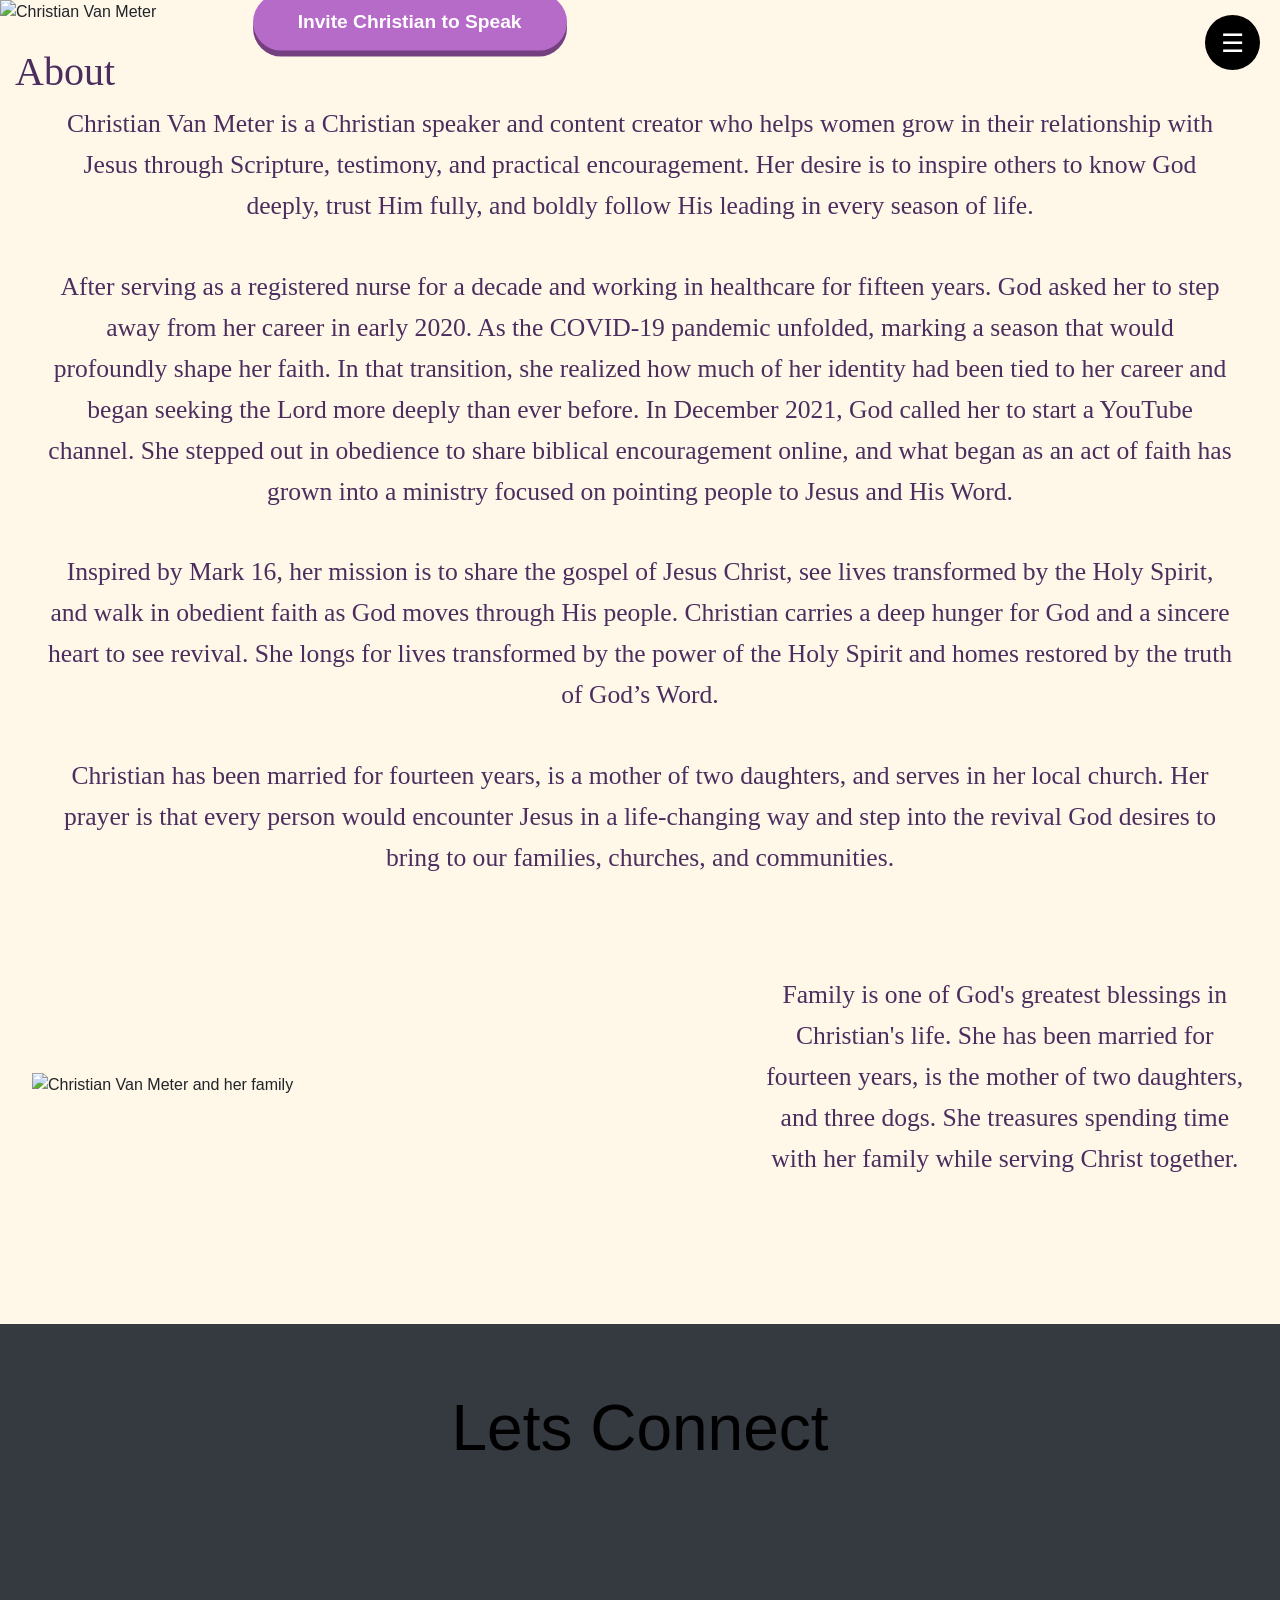
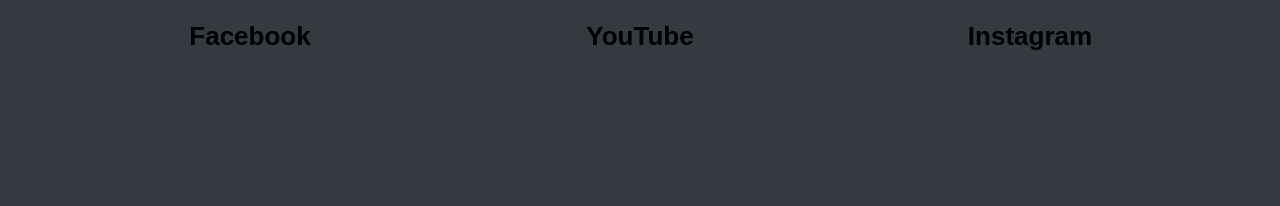
==== index.html @ 0dd0598a "Add files via upload" ====
<!doctype html>
<html lang="en">

<head>
    <title>Biography</title>

    <meta charset="utf-8">
    <meta name="viewport" content="width=device-width, initial-scale=1, shrink-to-fit=no">

    <!-- Bootstrap CSS -->
    <link rel="stylesheet"
        href="https://stackpath.bootstrapcdn.com/bootstrap/4.3.1/css/bootstrap.min.css"
        integrity="sha384-ggOyR0iXCbMQv3Xipma34MD+dH/1fQ784/j6cY/iJTQUOhcWr7x9JvoRxT2MZw1T"
        crossorigin="anonymous">

    <!-- Your CSS -->
    <link rel="stylesheet" href="styles.css">

    <style>
        .Headerstyle {
            font-family: Georgia, 'Times New Roman', Times, serif;
            color: #4B2E5E;
            font-size: clamp(40px, 3vw, 70px);
        }
    </style>
</head>

<body class="d-flex flex-column min-vh-100 backgroundC">

    <!-- ================= IMAGE SECTION ================= -->

    <div class="image-container">

        <!-- Main Image -->
        <img class="imgsize" src="Images/CVMimage.png" alt="Christian Van Meter">

        <!-- Navigation Button -->
        <button class="btn" id="menuBtn">
            ☰
        </button>

        <!-- Invite Button -->
        <a href="Booking.html" class="speak-button">
            Invite Christian to Speak
        </a>

    </div>


    <!-- ================= SIDEBAR ================= -->

    <div id="sidebar">
        <a href="index.html">Bio</a>
        <a href="Booking.html">Booking</a>
    </div>


    <!-- ================= ABOUT SECTION ================= -->

    <div class="container-fluid mt-4 flex-grow-1">

        <h1 class="Headerstyle">About</h1>

        <div class="centerText fontstyle">

            <div>
                <p>
                    Christian Van Meter is a Christian speaker and content creator who helps women grow in their
                    relationship with Jesus through Scripture, testimony, and practical encouragement. Her desire is to
                    inspire others to know God deeply, trust Him fully, and boldly follow His leading in every season
                    of life.
                </p>
            </div>

            <div>
                <p class="margintopspace">
                    After serving as a registered nurse for a decade and working in healthcare for fifteen years. God
                    asked her to step away from her career in early 2020. As the COVID-19 pandemic unfolded, marking a
                    season that would profoundly shape her faith. In that transition, she realized how much of her
                    identity had been tied to her career and began seeking the Lord more deeply than ever before. In
                    December 2021, God called her to start a YouTube channel. She stepped out in obedience to share
                    biblical encouragement online, and what began as an act of faith has grown into a ministry focused
                    on pointing people to Jesus and His Word.
                </p>
            </div>

            <div>
                <p class="margintopspace">
                    Inspired by Mark 16, her mission is to share the gospel of Jesus Christ, see lives transformed by
                    the Holy Spirit, and walk in obedient faith as God moves through His people. Christian carries a
                    deep hunger for God and a sincere heart to see revival. She longs for lives transformed by the power
                    of the Holy Spirit and homes restored by the truth of God’s Word.
                </p>
            </div>

            <div>
                <p class="margintopspace">
                    Christian has been married for fourteen years, is a mother of two daughters, and serves in her local
                    church. Her prayer is that every person would encounter Jesus in a life-changing way and step into
                    the revival God desires to bring to our families, churches, and communities.
                </p>
            </div>

        </div>

    </div>
    <!-- Family Section -->
<div class="family-section">

    <div class="family-image">
        <img src="Images/Family.jpg" alt="Christian Van Meter and her family">
    </div>

    <div class="family-text">
        <p>
            Family is one of God's greatest blessings in Christian's life.
            She has been married for fourteen years, is the mother of two
            daughters, and three dogs. She treasures spending time with her
            family while serving Christ together.
        </p>
    </div>

</div>


    <!-- ================= FOOTER ================= -->

    <footer class="bg-dark text-white text-center py-3 mt-5">
<div class="connect-section">

    <h1>Lets Connect</h1>

    <div class="social-links">

        <a href="https://www.facebook.com/christian.van.meter.806920" class="social-link facebook">
            Facebook
        </a>

        <a href="https://www.youtube.com/@ChristianVanMeter/featured" class="social-link youtube">
            YouTube
        </a>

        <a href="https://www.instagram.com/yourchristianmama/" class="social-link instagram">
            Instagram
        </a>

    </div>

</div>


    </footer>


    <!-- ================= JAVASCRIPT ================= -->

    <script src="https://code.jquery.com/jquery-3.3.1.slim.min.js"></script>

    <script src="https://cdnjs.cloudflare.com/ajax/libs/popper.js/1.14.7/umd/popper.min.js"></script>

    <script src="https://stackpath.bootstrapcdn.com/bootstrap/4.3.1/js/bootstrap.min.js"></script>

    <!-- Your JavaScript -->
    <script src="script.js"></script>

</body>

</html>
---- styles.css ----
/* ================= SIDEBAR ================= */

#sidebar {
    position: fixed;
    top: 0;
    left: -250px;
    width: 250px;
    height: 100vh;
    background: #A45DB8;
    transition: left 0.3s ease;
    padding-top: 20px;
    z-index: 999;
}

#sidebar.active {
    left: 0;
}

#sidebar a {
    display: block;
    color: white;
    padding: 15px;
    text-decoration: none;
}

#sidebar a:hover {
    background: #495057;
}


/* ================= TEXT ================= */

.centerText {
    text-align: center;
}

.fontstyle {
    font-family: Georgia, 'Times New Roman', Times, serif;
    color: #4B2E5E;
    font-size: clamp(24px, 2vw, 48px);
    line-height: 1.6;
    width: 95%;
    margin: 0 auto;
}

.Headerstyle {
    font-family: Georgia, 'Times New Roman', Times, serif;
    color: #4B2E5E;
    font-size: clamp(40px, 3vw, 70px);
}

.margintopspace {
    margin-top: 40px;
}


/* ================= BACKGROUND ================= */

.backgroundC {
    background-color: #FFF7E8;
}


/* ================= IMAGE ================= */

.image-container {
    position: relative;
    width: 100%;
}

.imgsize {
    width: 100%;
    height: auto;
    display: block;
}
@media screen and (min-width: 2560px) {
    .imgsize {
        height: 1300px;
    }
}
@media screen and (min-width: 1440px) {
    .imgsize {
        height: 800px;
    }
}


/* ================= NAVIGATION CIRCLE ================= */

#menuBtn {
    position: absolute;
    top: 15px;
    right: 20px;

    width: 55px;
    height: 55px;

    background-color: black;
    color: white;

    border: none;
    border-radius: 50%;

    font-size: 26px;
    line-height: 1;

    display: flex;
    align-items: center;
    justify-content: center;

    cursor: pointer;
    z-index: 1000;
}

#menuBtn:hover {
    background-color: #333;
}


/* ================= BUTTON ON IMAGE ================= */

.speak-button {
    position: absolute;

    left: 32%;
    top: 91%;

    transform: translate(-50%, -50%);

    background-color: #B66BC9;
    color: white;

    padding: 14px 45px;

    border-radius: 35px;

    font-family: Arial, sans-serif;
    font-size: clamp(16px, 1.5vw, 28px);
    font-weight: bold;

    text-decoration: none;

    box-shadow: 0 6px 0 #754080;

    z-index: 10;
}

.speak-button:hover {
    background-color: #A45DB8;
    color: white;
    text-decoration: none;

    transform: translate(-50%, -45%);
}


/* ================= LARGE SCREENS ================= */

@media (min-width: 1920px) {

    .fontstyle {
        font-size: 38px;
        width: 90%;
    }

    .Headerstyle {
        font-size: 65px;
    }

    /* Keep button below image text */
    .speak-button {
        top: 91%;
        font-size: 28px;
        padding: 16px 50px;
    }

    #menuBtn {
        width: 65px;
        height: 65px;
        font-size: 32px;
        top: 20px;
        right: 30px;
    }
}


/* ================= 2560px+ SCREENS ================= */

@media (min-width: 2560px) {

    .fontstyle {
        font-size: 45px;
        width: 90%;
    }

    .Headerstyle {
        font-size: 75px;
    }

    /* Don't make the button huge */
    .speak-button {
        top: 91%;
        font-size: 30px;
        padding: 18px 55px;
    }

    #menuBtn {
        width: 75px;
        height: 75px;
        font-size: 38px;
        top: 25px;
        right: 40px;
    }
}


/* ================= TABLETS ================= */

@media (min-width: 768px) and (max-width: 1199px) {

    .fontstyle {
        font-size: 28px;
        width: 90%;
    }

    .Headerstyle {
        font-size: 50px;
    }

    .speak-button {
        top: 89%;
        font-size: 22px;
        padding: 14px 40px;
    }
}


/* ================= PHONES ================= */

@media (max-width: 767px) {

    .fontstyle {
        font-size: 20px;
        width: 90%;
        line-height: 1.5;
    }

    .Headerstyle {
        font-size: 38px;
    }

    .speak-button {
        left: 32%;
        top: 88%;
        font-size: 16px;
        padding: 12px 25px;
        white-space: nowrap;
    }

    #menuBtn {
        width: 45px;
        height: 45px;
        font-size: 22px;
        top: 10px;
        right: 10px;
    }

    .margintopspace {
        margin-top: 25px;
    }
}
@media (max-width: 400px) {

    .speak-button {
        left: 32%;
        top: 88%;

        font-size: 12px;
        padding: 8px 16px;

        white-space: nowrap;
    }
}
/* ================= FAMILY SECTION ================= */

.family-section {
    width: 95%;
    margin: 80px auto;
    
    display: flex;
    align-items: center;
    gap: 5%;
}


/* Image */

.family-image {
    width: 55%;
}

.family-image img {
    width: 100%;
    height: auto;
    display: block;
}


/* Text */

.family-text {
    width: 40%;
    
    font-family: Georgia, 'Times New Roman', Times, serif;
    color: #4B2E5E;
    
    font-size: clamp(24px, 2vw, 48px);
    line-height: 1.6;
    
    text-align: center;
}


/* ================= LARGE SCREENS ================= */

@media (min-width: 1920px) {

    .family-section {
        width: 92%;
        gap: 5%;
    }

    .family-image {
        width: 55%;
    }

    .family-text {
        width: 40%;
        font-size: 38px;
    }
}


/* ================= 2560px+ ================= */

@media (min-width: 2560px) {

    .family-section {
        width: 92%;
    }

    .family-text {
        font-size: 45px;
    }
}


/* ================= TABLETS ================= */

@media (max-width: 1199px) {

    .family-section {
        gap: 4%;
    }

    .family-text {
        font-size: 28px;
    }
}


/* ================= PHONES ================= */

@media (max-width: 767px) {

    .family-section {
        width: 90%;
        display: flex;
        flex-direction: column;
        gap: 30px;
        margin: 50px auto;
    }

    .family-image {
        width: 100%;
    }

    .family-text {
        width: 100%;
        font-size: 20px;
        line-height: 1.5;
    }
}/* ================= LETS CONNECT ================= */

.connect-section {
    width: 100%;
    height: 450px;

    background-image: url("Images/backgroundfooter.png");
    background-size: cover;
    background-position: center;
    background-repeat: no-repeat;

    padding-top: 50px;
    box-sizing: border-box;
    margin: 0;
}


/* ================= TITLE ================= */

.connect-section h1 {
    text-align: center;

    font-family: Arial, sans-serif;
    color: black;

    font-size: clamp(45px, 5vw, 80px);

    margin: 0;
}


/* ================= SOCIAL LINKS ================= */

.social-links {
    width: 75%;
    margin: 80px auto 0;

    display: flex;
    justify-content: space-between;
    align-items: center;
}


/* ================= SOCIAL LINK ================= */

.social-link {
    width: 180px;
    height: 180px;

    display: flex;
    align-items: center;
    justify-content: center;

    background-color: transparent;

    border-radius: 50%;

    color: black;
    font-family: Arial, sans-serif;
    font-size: 26px;
    font-weight: bold;

    text-decoration: none;
}

.social-link:hover {
    color: black;
    text-decoration: underline;
}


/* ================= 1920px+ ================= */

@media (min-width: 1920px) {

    .connect-section {
        height: 500px;
        padding-top: 50px;
    }

    .social-links {
        width: 75%;
        margin-top: 100px;
    }

    .social-link {
        width: 200px;
        height: 200px;
    }
}


/* ================= 2560px+ ================= */

@media (min-width: 2560px) {

    .connect-section {
        height: 550px;
        padding-top: 50px;
    }

    .social-links {
        width: 70%;
        margin-top: 100px;
    }

    .social-link {
        width: 220px;
        height: 220px;
    }
}


/* ================= TABLET ================= */

@media (min-width: 768px) and (max-width: 1199px) {

    .connect-section {
        height: 500px;
        padding-top: 50px;
    }

    .social-links {
        width: 80%;
        margin-top: 80px;
    }

    .social-link {
        width: 140px;
        height: 140px;
        font-size: 22px;
    }
}


/* ================= PHONE ================= */

@media (max-width: 767px) {

    .connect-section {
        height: 500px;
        padding-top: 40px;
    }

    .connect-section h1 {
        font-size: 40px;
    }

    .social-links {
        width: 100%;
        margin-top: 30px;

        display: flex;
        flex-direction: column;
        align-items: center;

        gap: 5px;
    }

    .social-link {
        width: 70px;
        height: 70px;

        font-size: 20px;
    }
}
/* ================= FORM BUTTON ================= */

.form-button-container {
    text-align: center;
    margin: 50px 0;
}

.form-button {
    display: inline-block;

    background-color: #4B2E5E;
    color: white;

    padding: 20px 55px;

    border-radius: 40px;

    font-family: Georgia, 'Times New Roman', Times, serif;
    font-size: 28px;
    font-weight: bold;

    text-decoration: none;

    box-shadow: 0 6px 0 #321F3F;

    transition: 0.2s;
}

.form-button:hover {
    background-color: #5D3A70;
    color: white;
    text-decoration: none;

    transform: translateY(-2px);
}
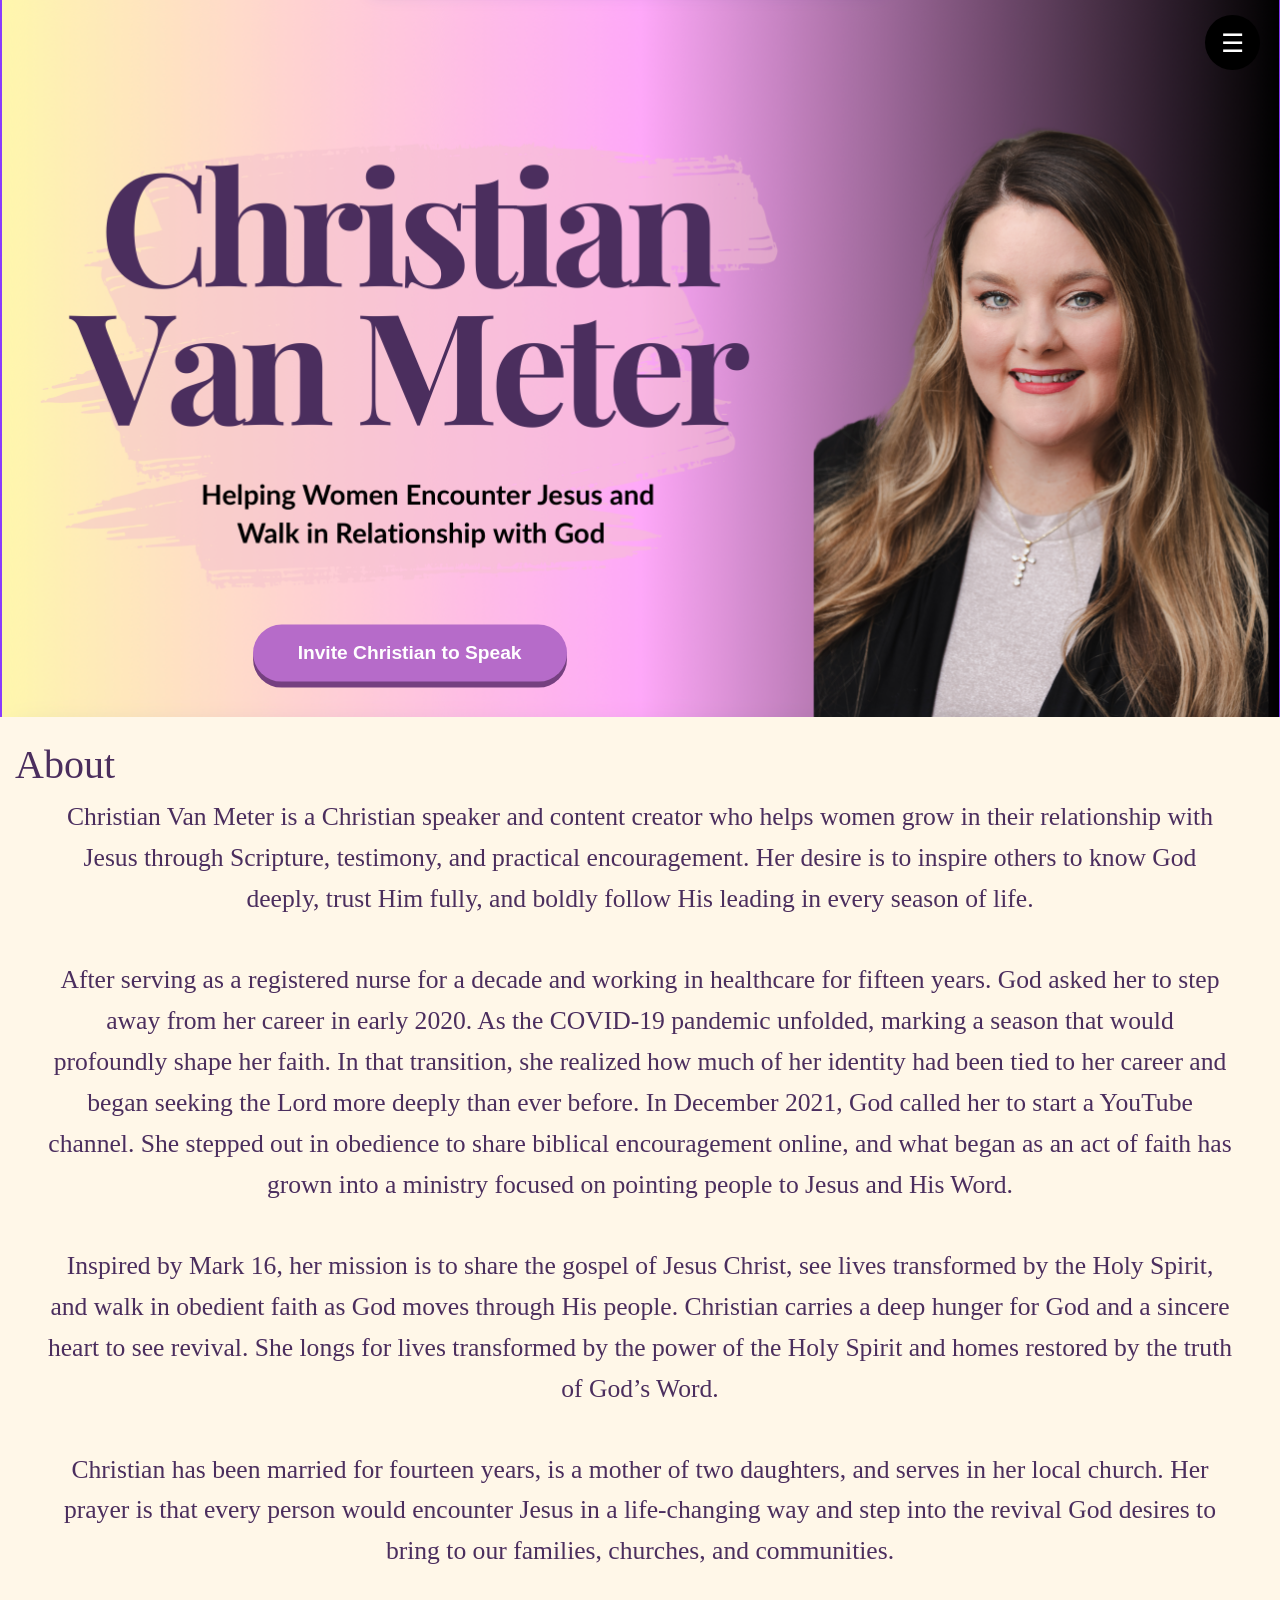
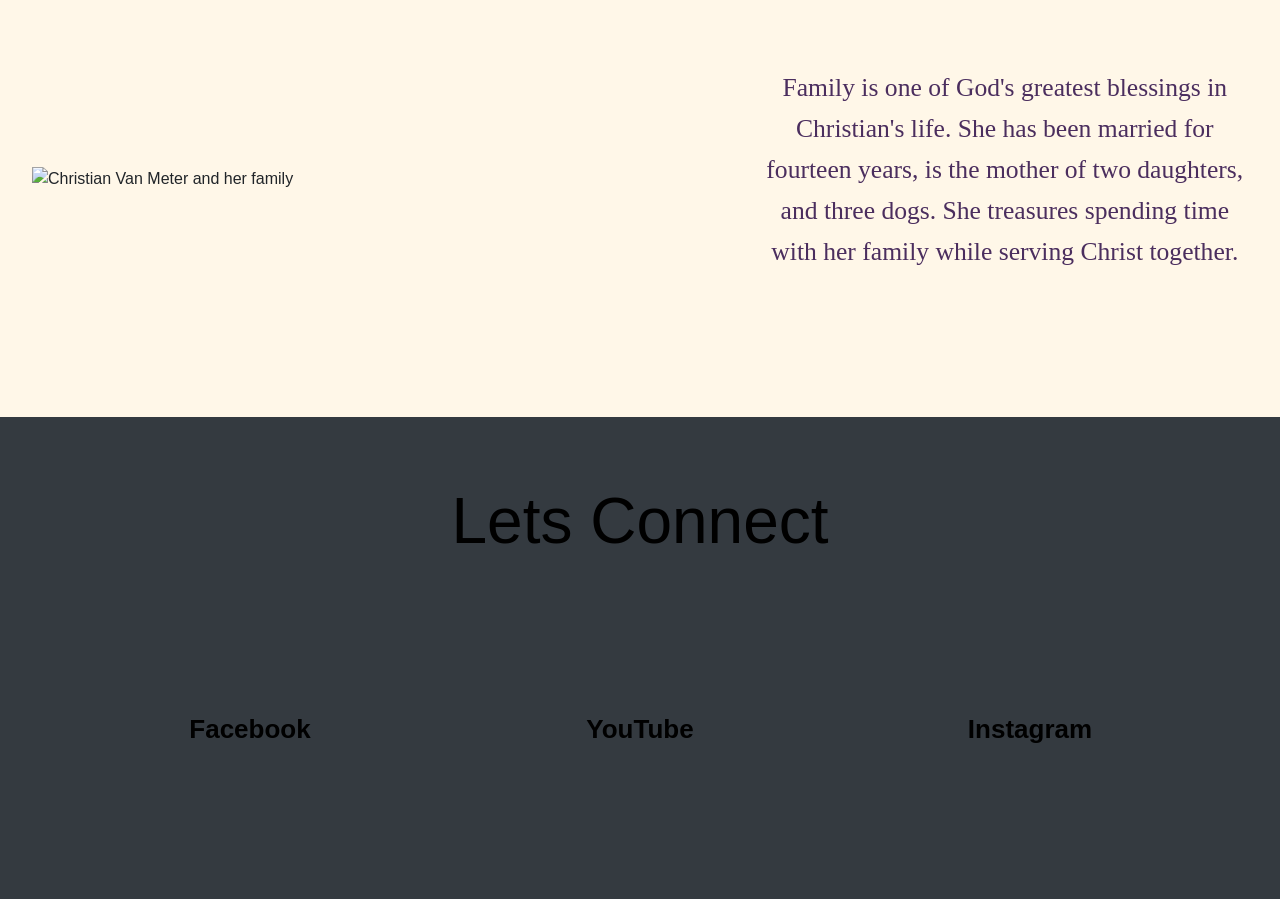
==== commit b315b3dc: "Update index.html" ====
--- a/index.html
+++ b/index.html
@@ -32,7 +32,7 @@
     <div class="image-container">
 
         <!-- Main Image -->
-        <img class="imgsize" src="Images/CVMimage.png" alt="Christian Van Meter">
+        <img class="imgsize" src="CVMimage.png" alt="Christian Van Meter">
 
         <!-- Navigation Button -->
         <button class="btn" id="menuBtn">
@@ -165,4 +165,4 @@
 
 </body>
 
-</html>+</html>
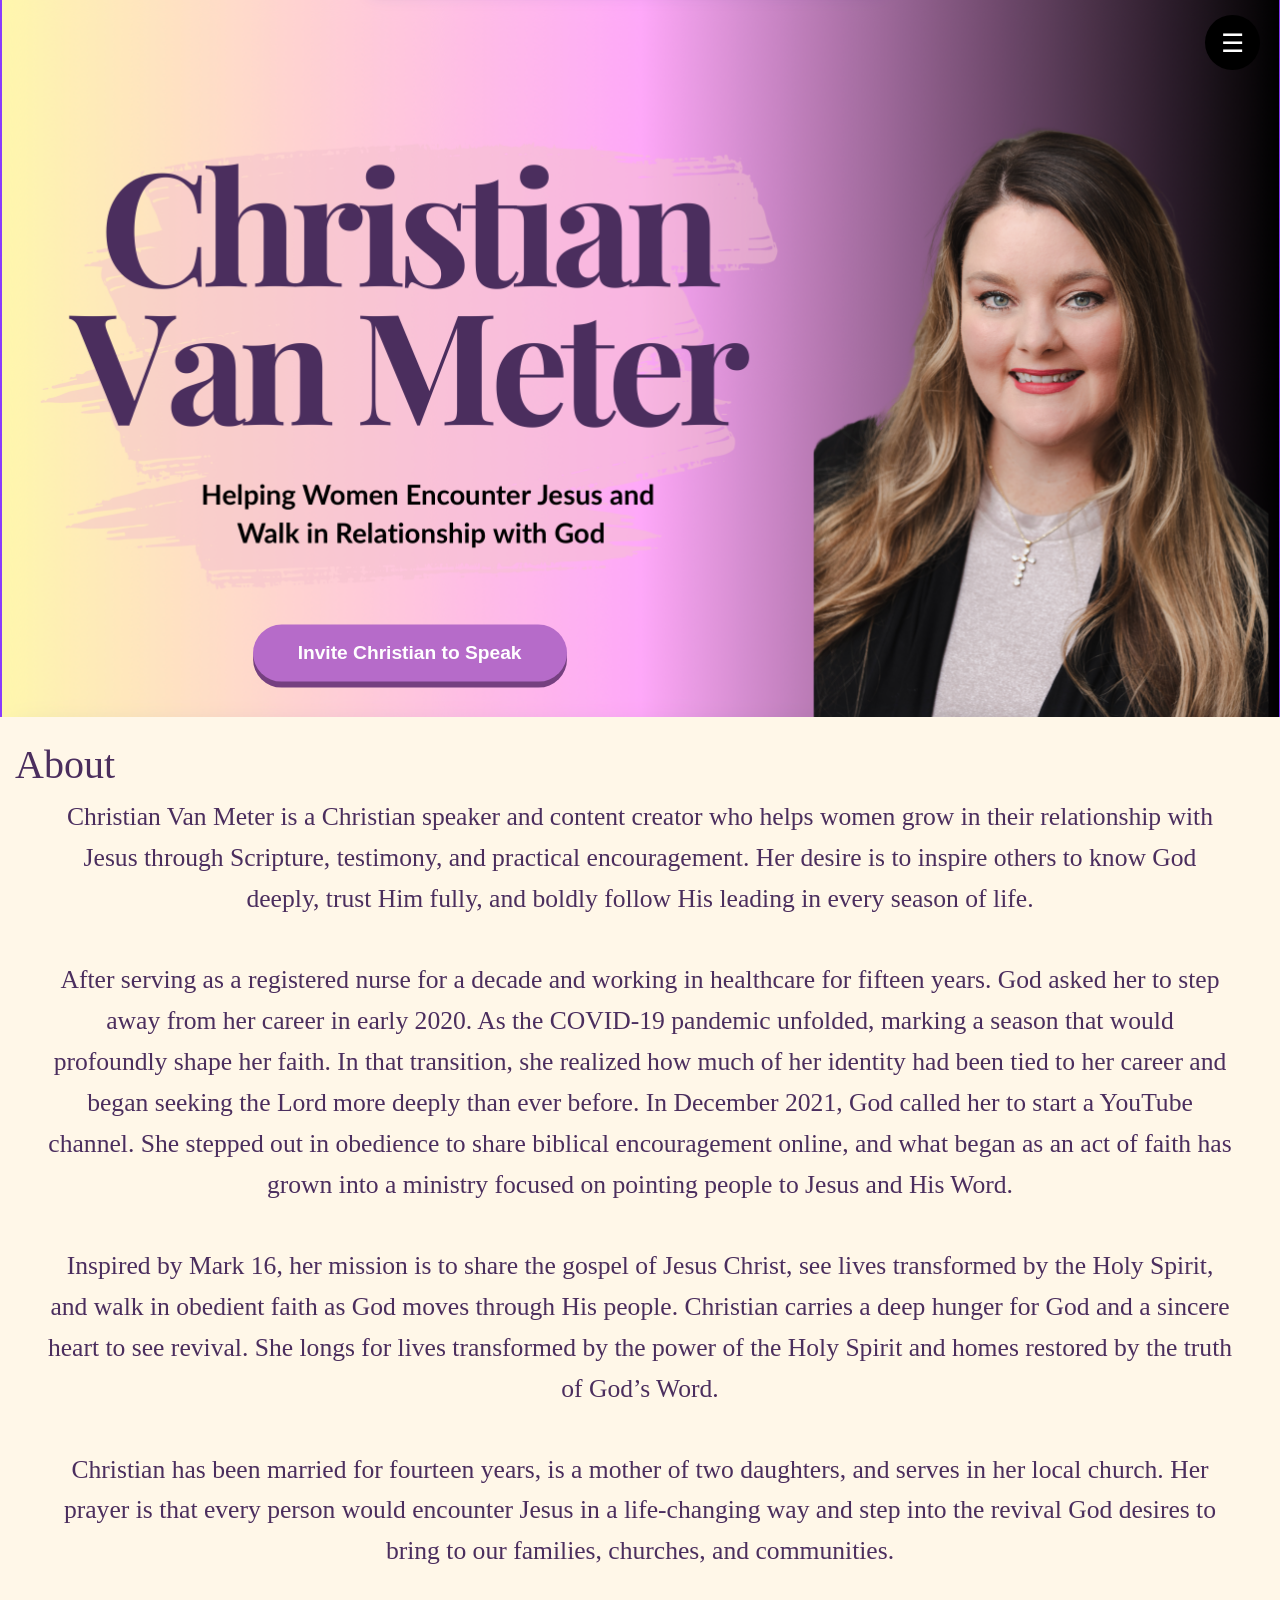
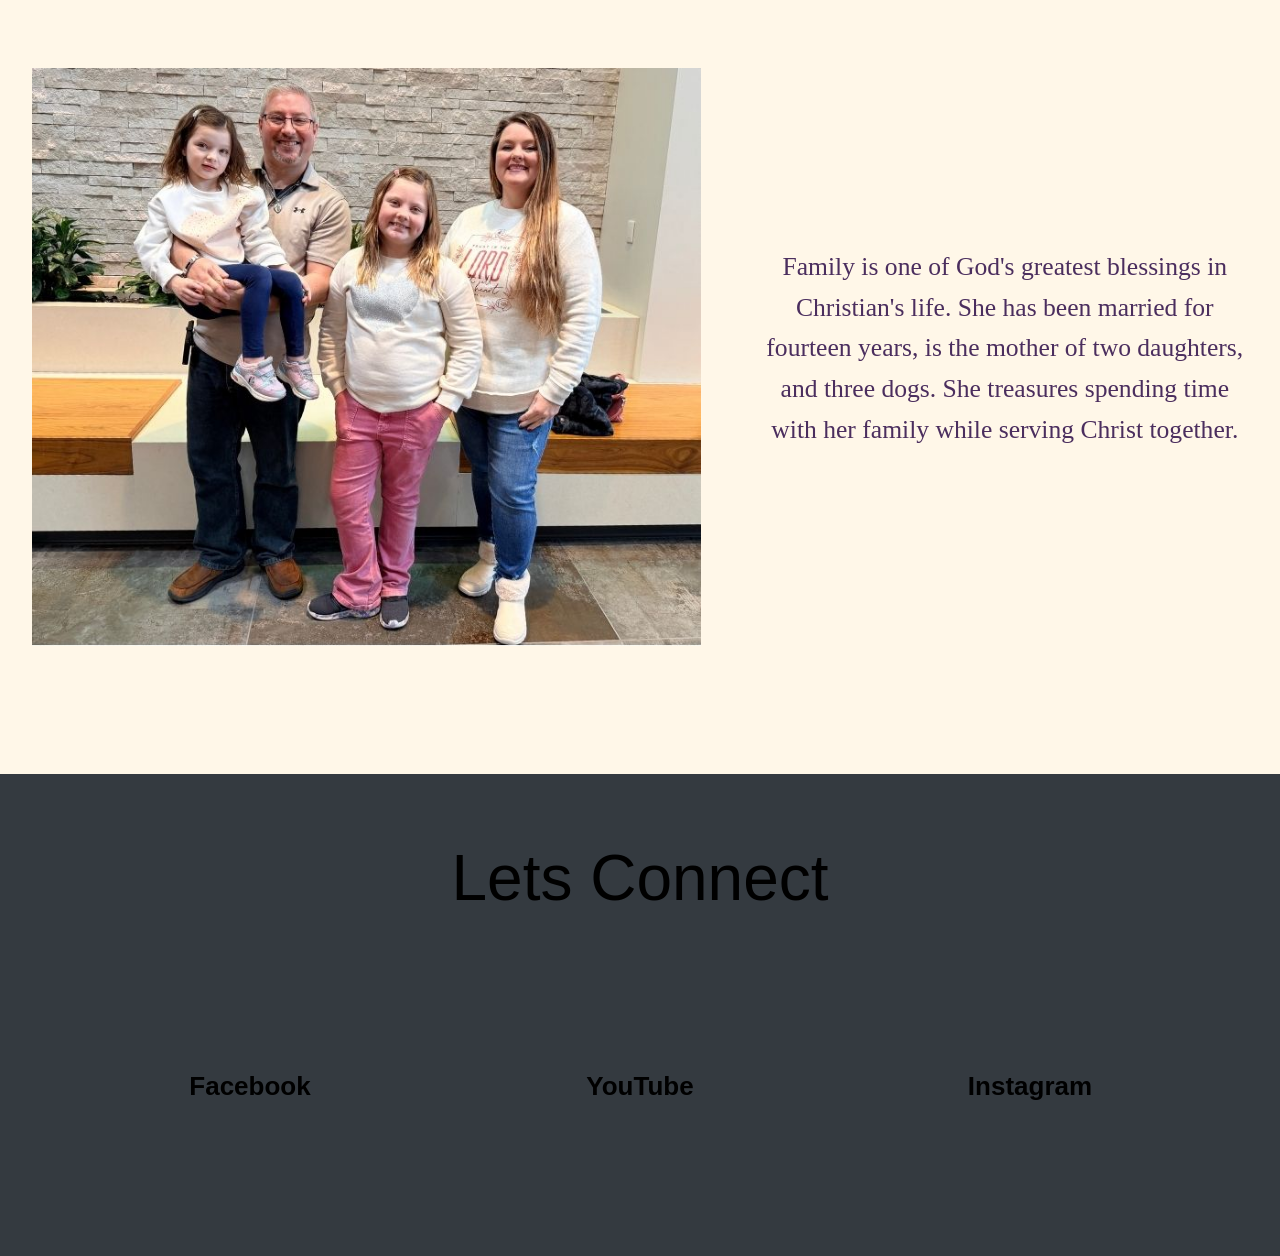
==== commit f3094637: "Update index.html" ====
--- a/index.html
+++ b/index.html
@@ -108,7 +108,7 @@
 <div class="family-section">
 
     <div class="family-image">
-        <img src="Images/Family.jpg" alt="Christian Van Meter and her family">
+        <img src="Family.jpg" alt="Christian Van Meter and her family">
     </div>
 
     <div class="family-text">
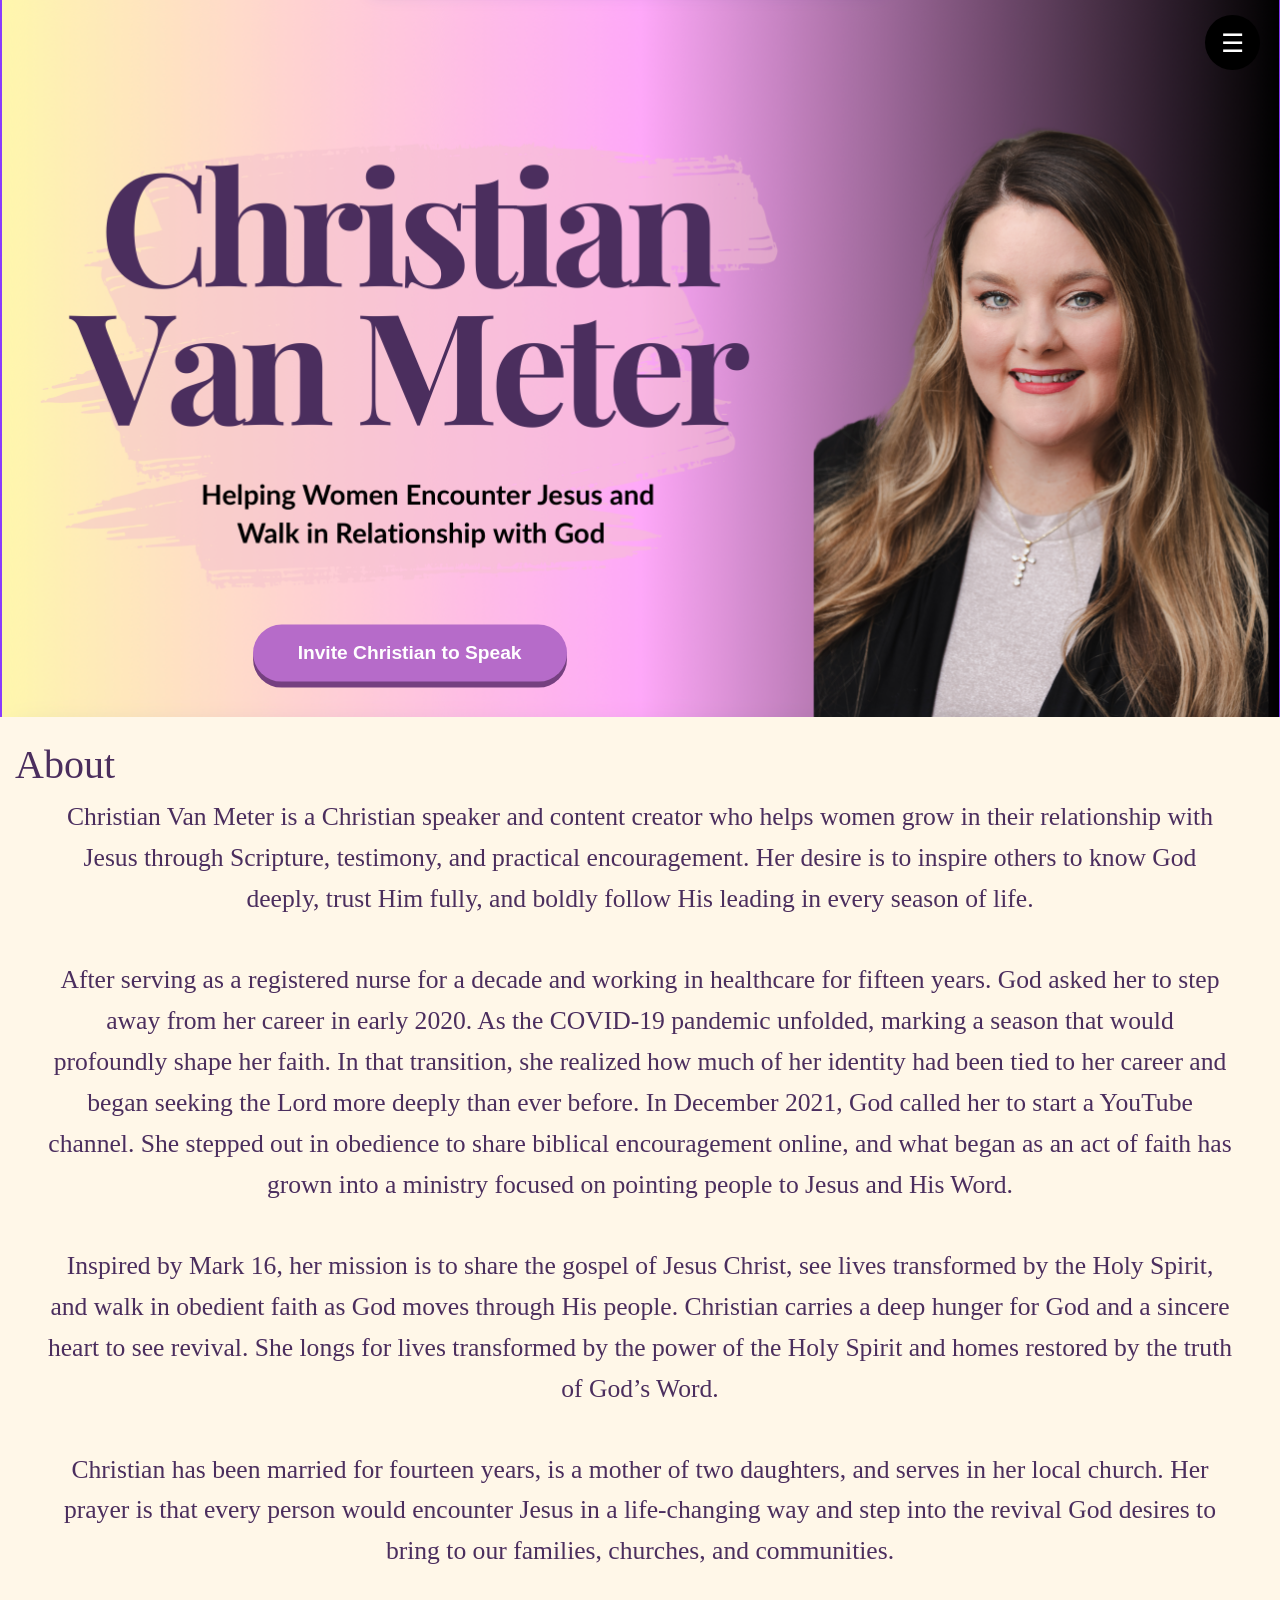
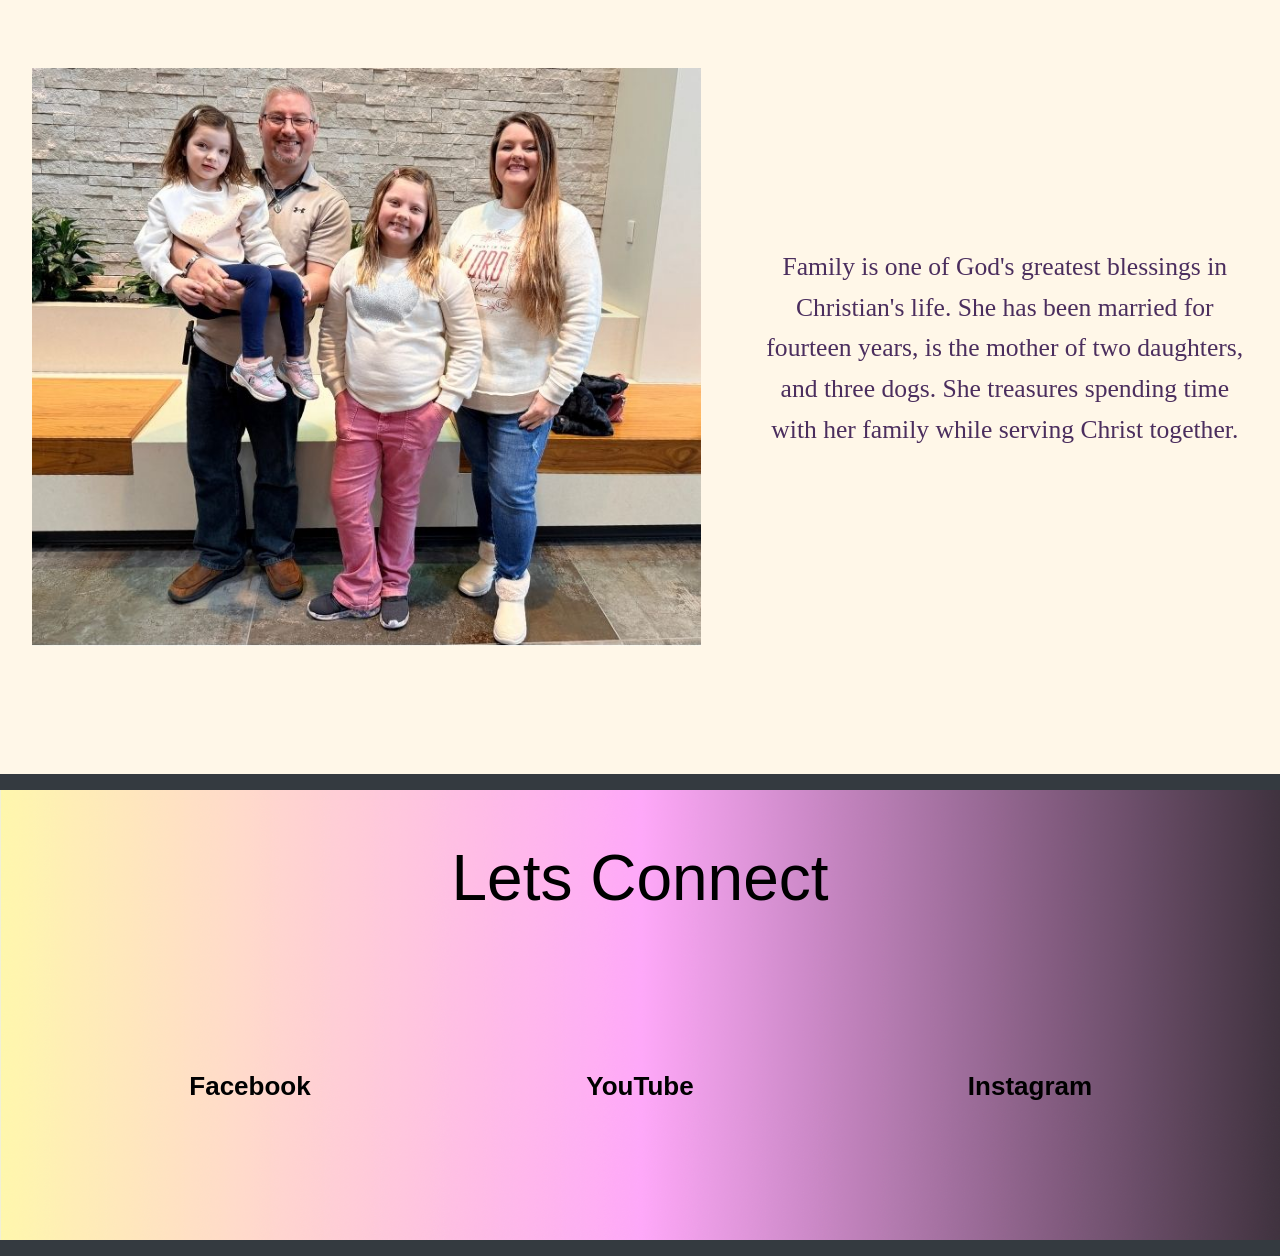
==== commit f9d9daf2: "Update 2 index.html" ====
--- a/index.html
+++ b/index.html
@@ -153,7 +153,7 @@
 
 
     <!-- ================= JAVASCRIPT ================= -->
-
+    <script src="script.js"></script>
     <script src="https://code.jquery.com/jquery-3.3.1.slim.min.js"></script>
 
     <script src="https://cdnjs.cloudflare.com/ajax/libs/popper.js/1.14.7/umd/popper.min.js"></script>
@@ -161,7 +161,7 @@
     <script src="https://stackpath.bootstrapcdn.com/bootstrap/4.3.1/js/bootstrap.min.js"></script>
 
     <!-- Your JavaScript -->
-    <script src="script.js"></script>
+
 
 </body>
 
--- a/styles.css
+++ b/styles.css
@@ -396,7 +396,7 @@
     width: 100%;
     height: 450px;
 
-    background-image: url("Images/backgroundfooter.png");
+    background-image: url("backgroundfooter.png");
     background-size: cover;
     background-position: center;
     background-repeat: no-repeat;
@@ -590,4 +590,4 @@
     text-decoration: none;
 
     transform: translateY(-2px);
-}+}
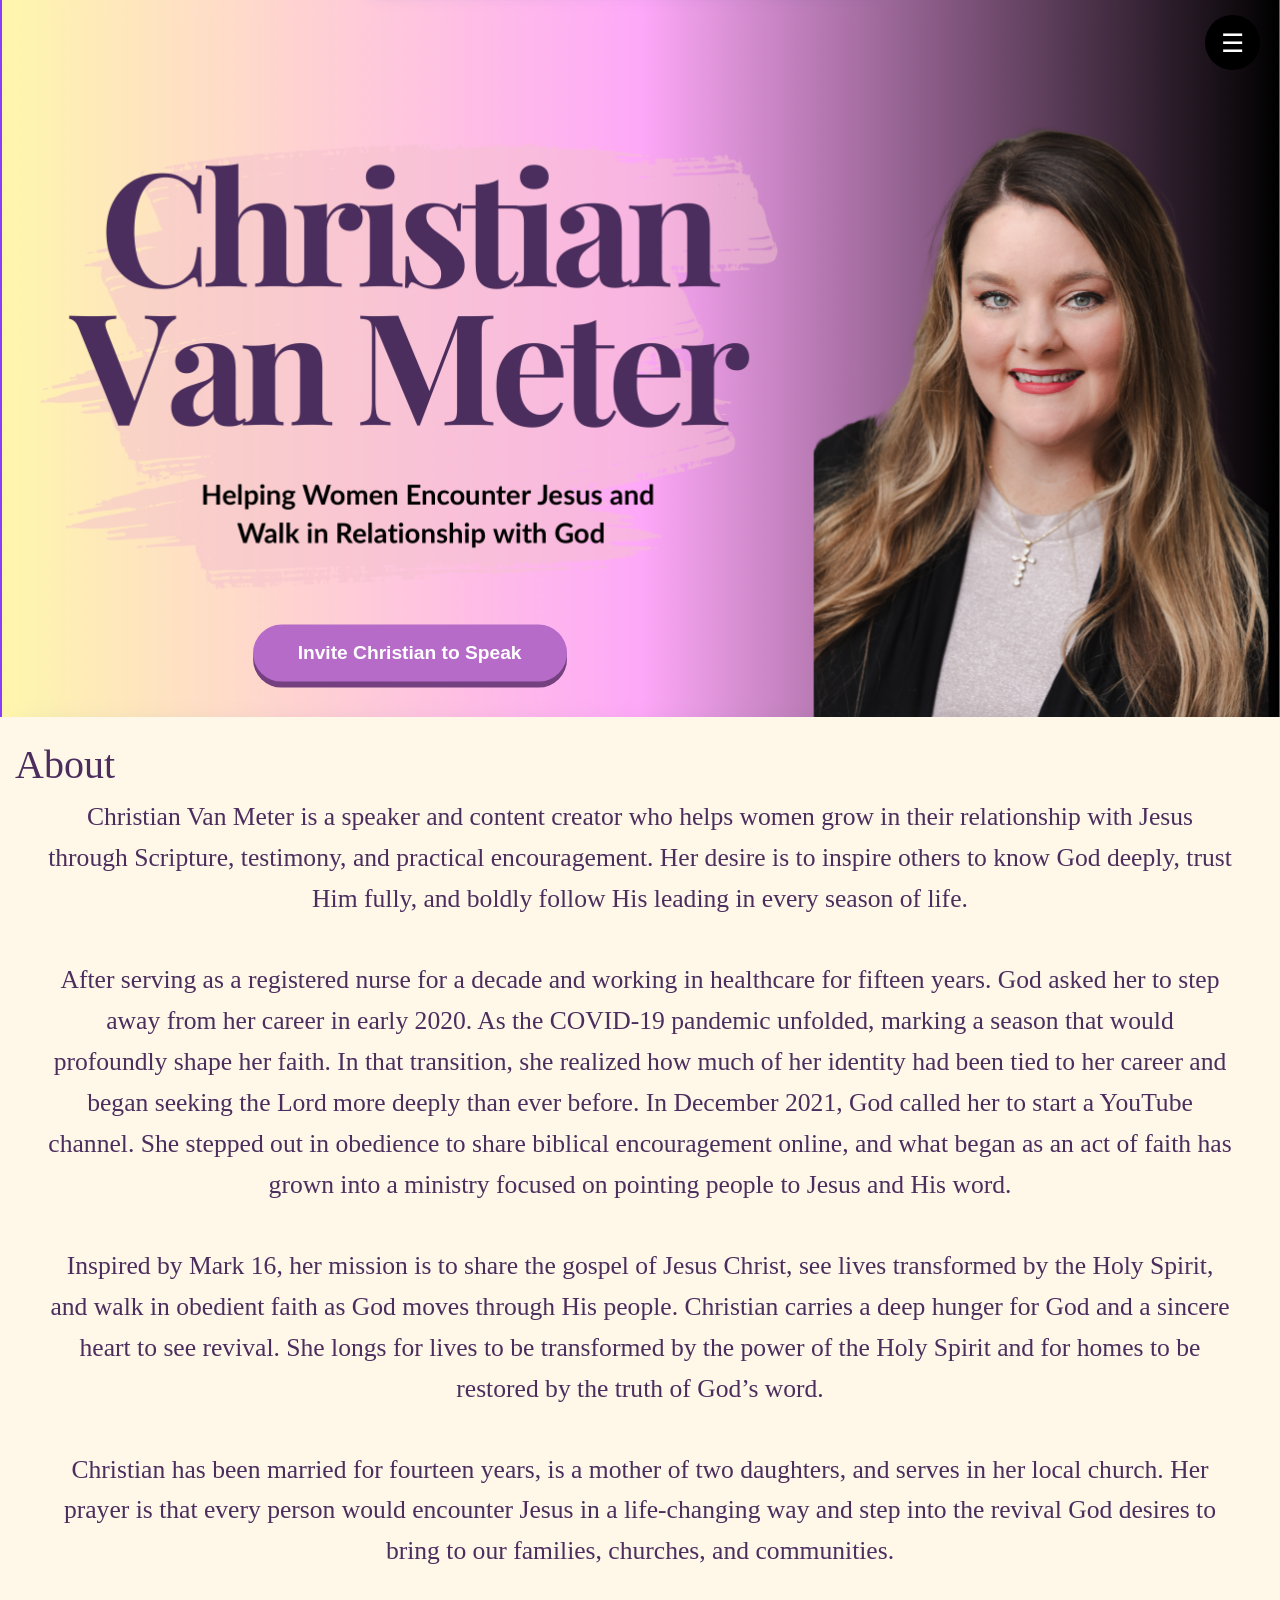
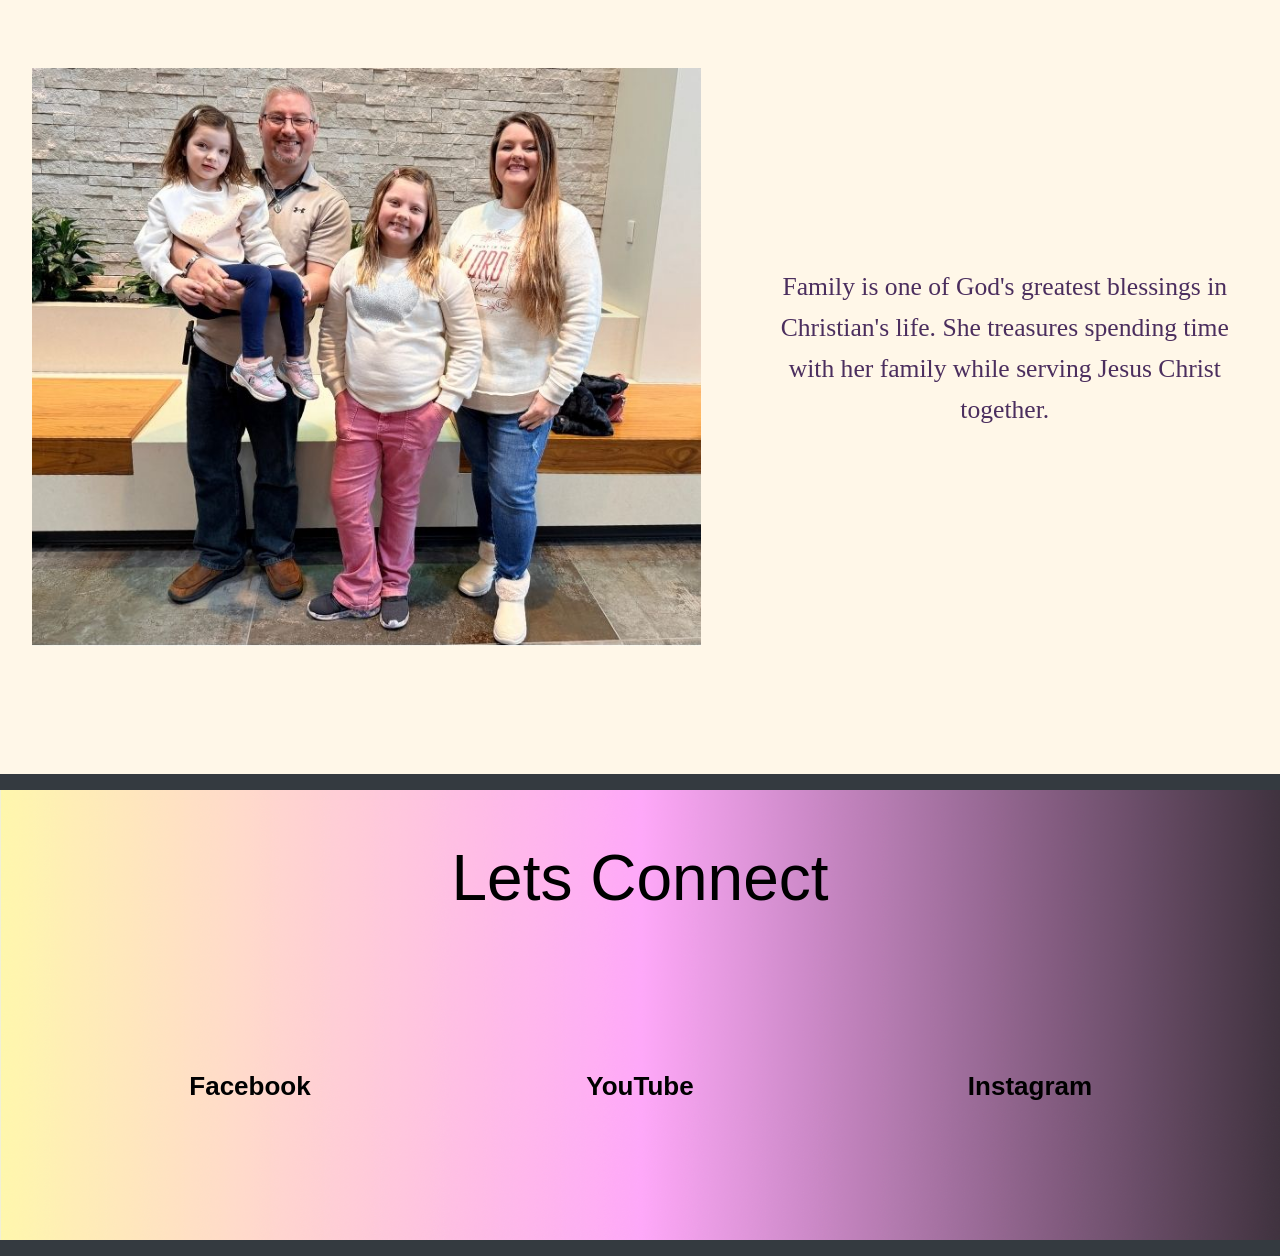
==== commit 96f9aa05: "Update index.html" ====
--- a/index.html
+++ b/index.html
@@ -65,7 +65,7 @@
 
             <div>
                 <p>
-                    Christian Van Meter is a Christian speaker and content creator who helps women grow in their
+                    Christian Van Meter is a speaker and content creator who helps women grow in their
                     relationship with Jesus through Scripture, testimony, and practical encouragement. Her desire is to
                     inspire others to know God deeply, trust Him fully, and boldly follow His leading in every season
                     of life.
@@ -80,7 +80,7 @@
                     identity had been tied to her career and began seeking the Lord more deeply than ever before. In
                     December 2021, God called her to start a YouTube channel. She stepped out in obedience to share
                     biblical encouragement online, and what began as an act of faith has grown into a ministry focused
-                    on pointing people to Jesus and His Word.
+                    on pointing people to Jesus and His word.
                 </p>
             </div>
 
@@ -88,8 +88,8 @@
                 <p class="margintopspace">
                     Inspired by Mark 16, her mission is to share the gospel of Jesus Christ, see lives transformed by
                     the Holy Spirit, and walk in obedient faith as God moves through His people. Christian carries a
-                    deep hunger for God and a sincere heart to see revival. She longs for lives transformed by the power
-                    of the Holy Spirit and homes restored by the truth of God’s Word.
+                    deep hunger for God and a sincere heart to see revival. She longs for lives to be transformed by the power
+                    of the Holy Spirit and for homes to be restored by the truth of God’s word.
                 </p>
             </div>
 
@@ -114,9 +114,8 @@
     <div class="family-text">
         <p>
             Family is one of God's greatest blessings in Christian's life.
-            She has been married for fourteen years, is the mother of two
-            daughters, and three dogs. She treasures spending time with her
-            family while serving Christ together.
+            She treasures spending time with her family while serving
+            Jesus Christ together.
         </p>
     </div>
 
@@ -153,7 +152,7 @@
 
 
     <!-- ================= JAVASCRIPT ================= -->
-    <script src="script.js"></script>
+    <script src="Script.js"></script>
     <script src="https://code.jquery.com/jquery-3.3.1.slim.min.js"></script>
 
     <script src="https://cdnjs.cloudflare.com/ajax/libs/popper.js/1.14.7/umd/popper.min.js"></script>
